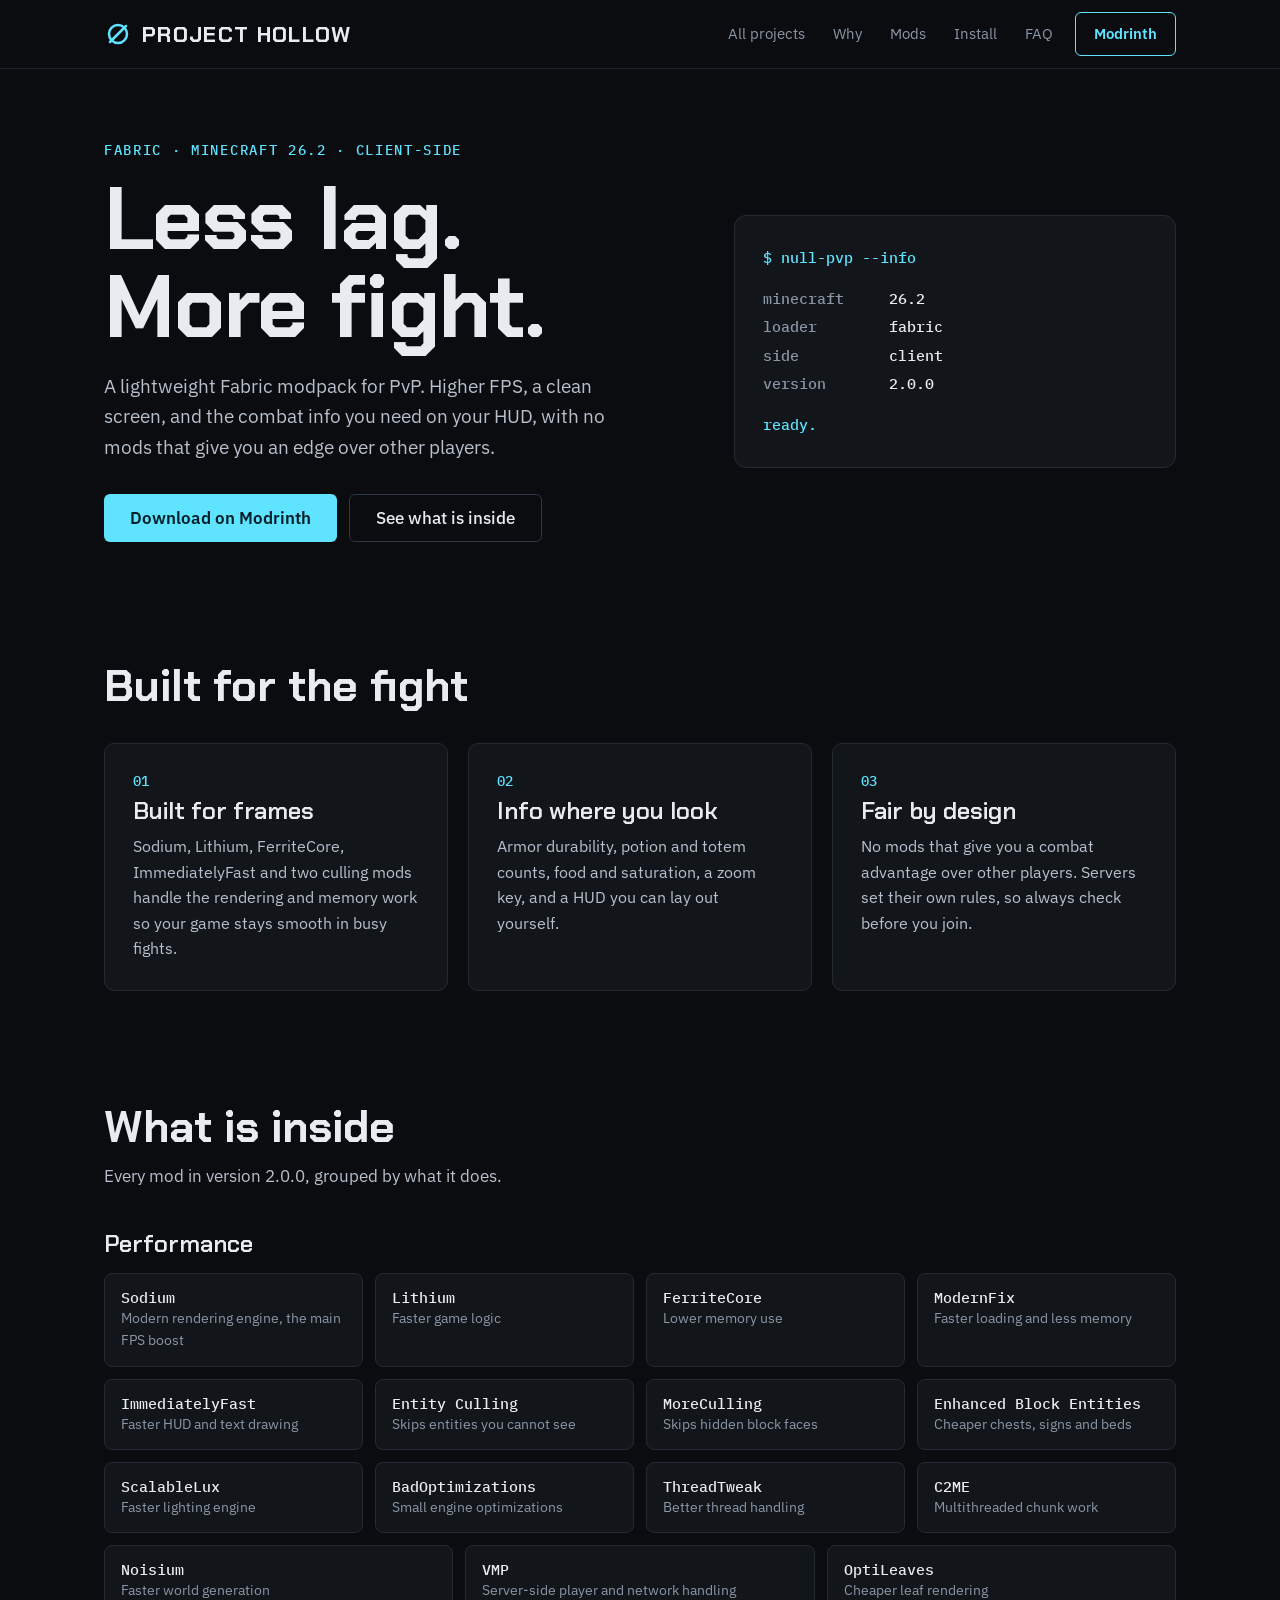
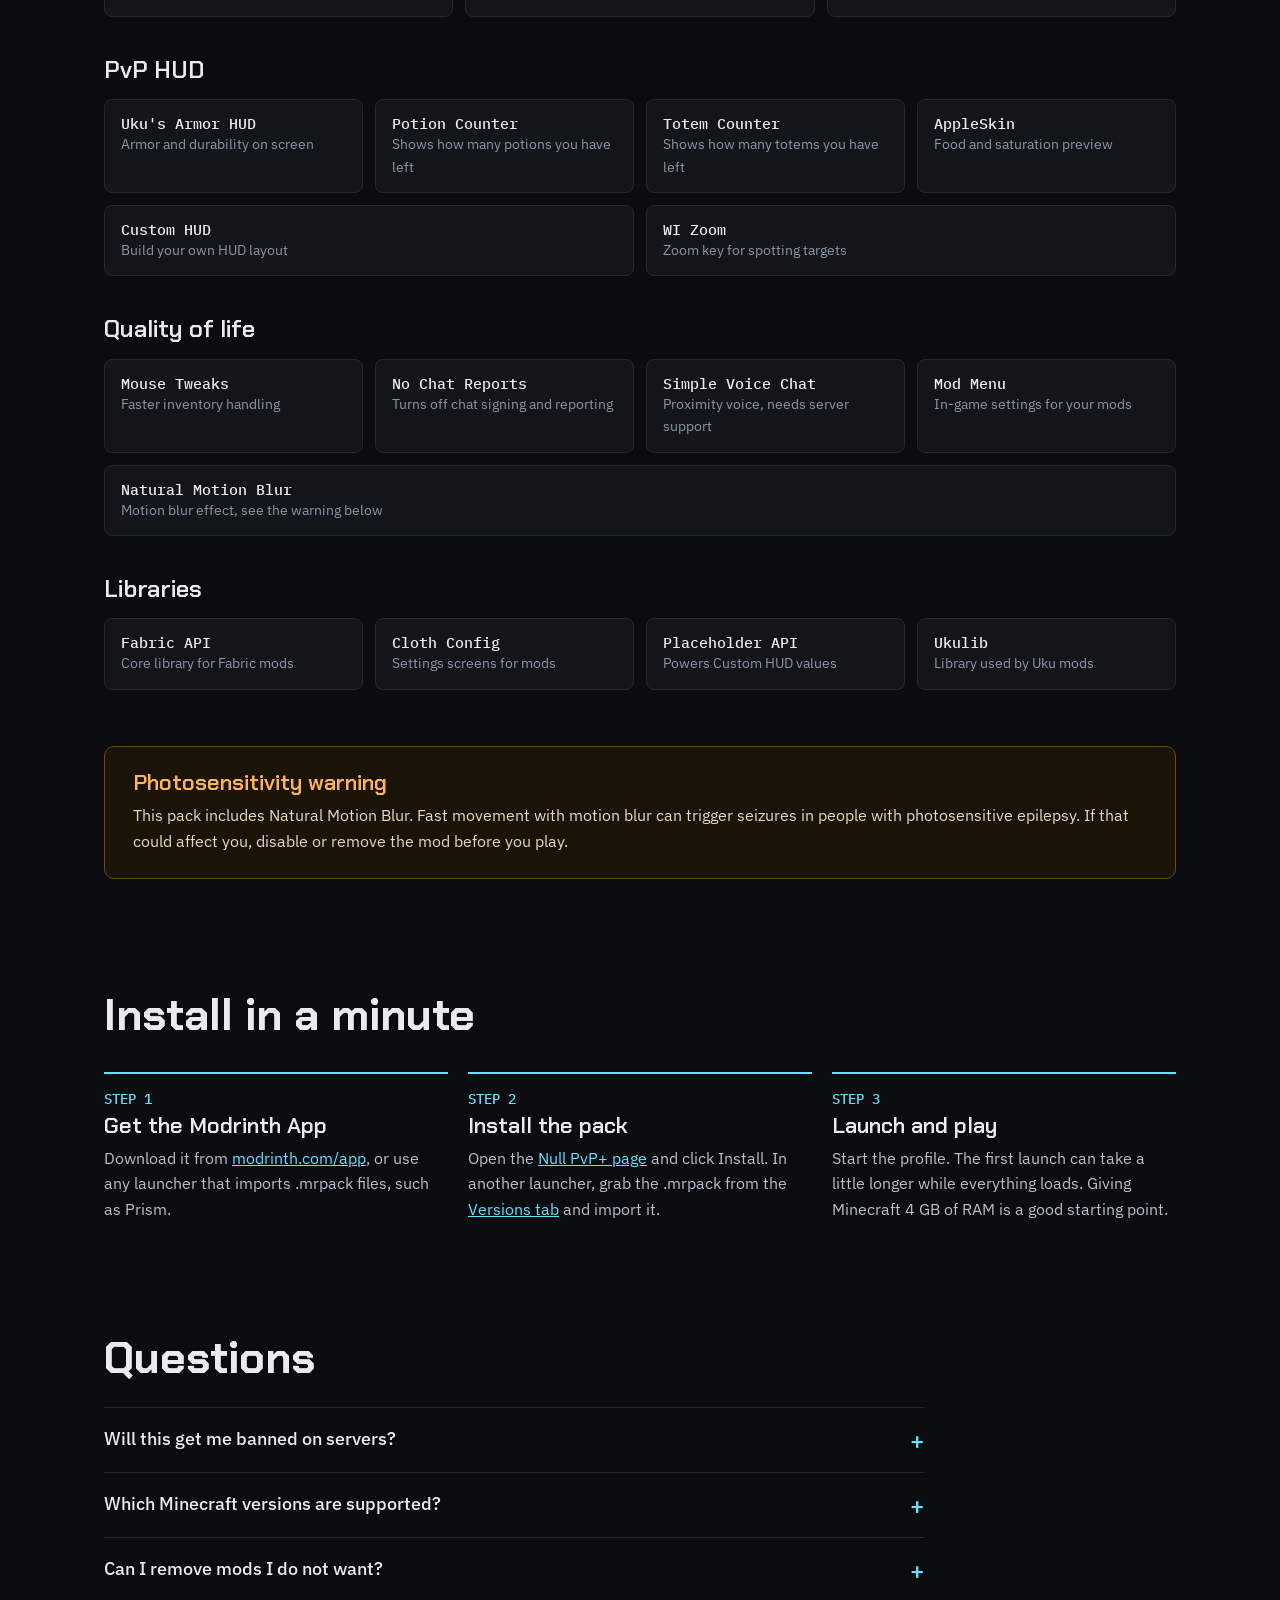
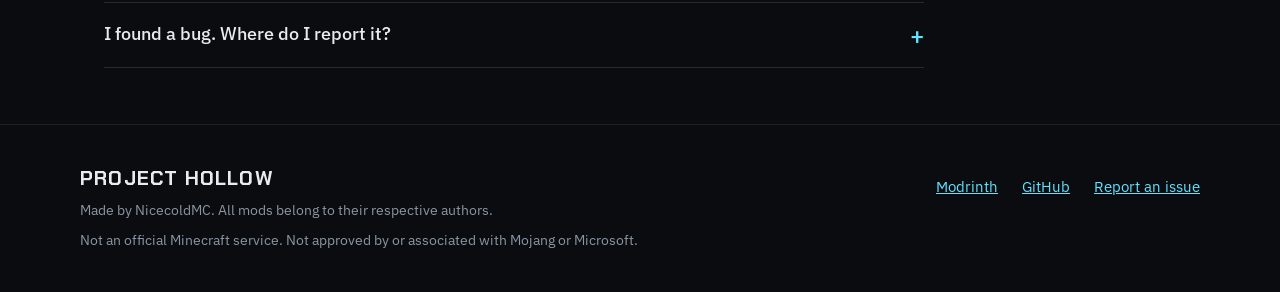
==== null-pvp.html @ 6f3ad471 "Add files via upload" ====
<!doctype html>
<html lang="en">
<head>
<meta charset="utf-8">
<meta name="viewport" content="width=device-width,initial-scale=1">
<title>Null PvP+ | Project Hollow</title>
<meta name="description" content="A lightweight Fabric modpack for PvP: higher FPS, a clean screen, and combat info on your HUD.">
<link href="https://fonts.googleapis.com/css2?family=Chakra+Petch:wght@600;700&family=IBM+Plex+Mono:wght@500&family=IBM+Plex+Sans:wght@400;500;600&display=swap" rel="stylesheet">
<link rel="stylesheet" href="style.css">
</head>
<body>

<header>
<div class="wrap">
<nav aria-label="Main">
<a class="brand" href="index.html">
<svg width="28" height="28" viewBox="0 0 28 28" aria-hidden="true"><circle cx="14" cy="14" r="9" fill="none" stroke="#5FE3FF" stroke-width="2.5"/><line x1="6" y1="22" x2="22" y2="6" stroke="#5FE3FF" stroke-width="2.5" stroke-linecap="round"/></svg>
<span>PROJECT HOLLOW</span>
</a>
<div class="links">
<a href="index.html">All projects</a>
<a href="#why">Why</a>
<a href="#mods">Mods</a>
<a href="#install">Install</a>
<a href="#faq">FAQ</a>
<a class="pill" href="https://modrinth.com/modpack/null-pvp">Modrinth</a>
</div>
</nav>
</div>
</header>

<main>
<div class="wrap">

<section class="hero">
<div>
<div class="kicker">Fabric · Minecraft 26.2 · Client-side</div>
<h1>Less lag.<br>More fight.</h1>
<p class="lede">A lightweight Fabric modpack for PvP. Higher FPS, a clean screen, and the combat info you need on your HUD, with no mods that give you an edge over other players.</p>
<div class="actions">
<a class="btn btn-primary" href="https://modrinth.com/modpack/null-pvp">Download on Modrinth</a>
<a class="btn btn-ghost" href="#mods">See what is inside</a>
</div>
</div>
<div>
<div class="terminal">
<div class="accent">$ null-pvp --info</div>
<div class="row gap"><span class="k">minecraft</span><span>26.2</span></div>
<div class="row"><span class="k">loader</span><span>fabric</span></div>
<div class="row"><span class="k">side</span><span>client</span></div>
<div class="row"><span class="k">version</span><span>2.0.0</span></div>
<div class="accent gap">ready.</div>
</div>
</div>
</section>

<section id="why">
<h2>Built for the fight</h2>
<div class="cards">
<div class="card">
<div class="num">01</div>
<h3>Built for frames</h3>
<p>Sodium, Lithium, FerriteCore, ImmediatelyFast and two culling mods handle the rendering and memory work so your game stays smooth in busy fights.</p>
</div>
<div class="card">
<div class="num">02</div>
<h3>Info where you look</h3>
<p>Armor durability, potion and totem counts, food and saturation, a zoom key, and a HUD you can lay out yourself.</p>
</div>
<div class="card">
<div class="num">03</div>
<h3>Fair by design</h3>
<p>No mods that give you a combat advantage over other players. Servers set their own rules, so always check before you join.</p>
</div>
</div>
</section>

<section id="mods">
<h2>What is inside</h2>
<p class="sub">Every mod in version 2.0.0, grouped by what it does.</p>

<div class="mods-group">
<h3>Performance</h3>
<ul class="mods">
<li><span class="n">Sodium</span><span class="d">Modern rendering engine, the main FPS boost</span></li>
<li><span class="n">Lithium</span><span class="d">Faster game logic</span></li>
<li><span class="n">FerriteCore</span><span class="d">Lower memory use</span></li>
<li><span class="n">ModernFix</span><span class="d">Faster loading and less memory</span></li>
<li><span class="n">ImmediatelyFast</span><span class="d">Faster HUD and text drawing</span></li>
<li><span class="n">Entity Culling</span><span class="d">Skips entities you cannot see</span></li>
<li><span class="n">MoreCulling</span><span class="d">Skips hidden block faces</span></li>
<li><span class="n">Enhanced Block Entities</span><span class="d">Cheaper chests, signs and beds</span></li>
<li><span class="n">ScalableLux</span><span class="d">Faster lighting engine</span></li>
<li><span class="n">BadOptimizations</span><span class="d">Small engine optimizations</span></li>
<li><span class="n">ThreadTweak</span><span class="d">Better thread handling</span></li>
<li><span class="n">C2ME</span><span class="d">Multithreaded chunk work</span></li>
<li><span class="n">Noisium</span><span class="d">Faster world generation</span></li>
<li><span class="n">VMP</span><span class="d">Server-side player and network handling</span></li>
<li><span class="n">OptiLeaves</span><span class="d">Cheaper leaf rendering</span></li>
</ul>
</div>

<div class="mods-group">
<h3>PvP HUD</h3>
<ul class="mods">
<li><span class="n">Uku's Armor HUD</span><span class="d">Armor and durability on screen</span></li>
<li><span class="n">Potion Counter</span><span class="d">Shows how many potions you have left</span></li>
<li><span class="n">Totem Counter</span><span class="d">Shows how many totems you have left</span></li>
<li><span class="n">AppleSkin</span><span class="d">Food and saturation preview</span></li>
<li><span class="n">Custom HUD</span><span class="d">Build your own HUD layout</span></li>
<li><span class="n">WI Zoom</span><span class="d">Zoom key for spotting targets</span></li>
</ul>
</div>

<div class="mods-group">
<h3>Quality of life</h3>
<ul class="mods">
<li><span class="n">Mouse Tweaks</span><span class="d">Faster inventory handling</span></li>
<li><span class="n">No Chat Reports</span><span class="d">Turns off chat signing and reporting</span></li>
<li><span class="n">Simple Voice Chat</span><span class="d">Proximity voice, needs server support</span></li>
<li><span class="n">Mod Menu</span><span class="d">In-game settings for your mods</span></li>
<li><span class="n">Natural Motion Blur</span><span class="d">Motion blur effect, see the warning below</span></li>
</ul>
</div>

<div class="mods-group">
<h3>Libraries</h3>
<ul class="mods">
<li><span class="n">Fabric API</span><span class="d">Core library for Fabric mods</span></li>
<li><span class="n">Cloth Config</span><span class="d">Settings screens for mods</span></li>
<li><span class="n">Placeholder API</span><span class="d">Powers Custom HUD values</span></li>
<li><span class="n">Ukulib</span><span class="d">Library used by Uku mods</span></li>
</ul>
</div>
</section>

<section style="padding-top:0">
<div class="note" role="note">
<h3>Photosensitivity warning</h3>
<p>This pack includes Natural Motion Blur. Fast movement with motion blur can trigger seizures in people with photosensitive epilepsy. If that could affect you, disable or remove the mod before you play.</p>
</div>
</section>

<section id="install">
<h2>Install in a minute</h2>
<div class="steps">
<div class="step">
<div class="num">STEP 1</div>
<h3>Get the Modrinth App</h3>
<p>Download it from <a href="https://modrinth.com/app">modrinth.com/app</a>, or use any launcher that imports .mrpack files, such as Prism.</p>
</div>
<div class="step">
<div class="num">STEP 2</div>
<h3>Install the pack</h3>
<p>Open the <a href="https://modrinth.com/modpack/null-pvp">Null PvP+ page</a> and click Install. In another launcher, grab the .mrpack from the <a href="https://modrinth.com/modpack/null-pvp/versions">Versions tab</a> and import it.</p>
</div>
<div class="step">
<div class="num">STEP 3</div>
<h3>Launch and play</h3>
<p>Start the profile. The first launch can take a little longer while everything loads. Giving Minecraft 4 GB of RAM is a good starting point.</p>
</div>
</div>
</section>

<section id="faq" class="narrow">
<h2>Questions</h2>
<div class="faq">
<details>
<summary>Will this get me banned on servers?</summary>
<p>The pack has no mods that give you a combat advantage over other players. Servers still set their own mod rules, so check yours before joining.</p>
</details>
<details>
<summary>Which Minecraft versions are supported?</summary>
<p>Version 2.0.0 is for Minecraft 26.2 on Fabric. Other versions are listed on the Versions tab of the Modrinth page.</p>
</details>
<details>
<summary>Can I remove mods I do not want?</summary>
<p>Yes. Disable them in the content tab of the Modrinth App. Keep the libraries, because other mods depend on them.</p>
</details>
<details>
<summary>I found a bug. Where do I report it?</summary>
<p>Open an issue on <a href="https://github.com/NicecoldMC/Null-PvP-/issues">GitHub</a> and include your Minecraft version and what you were doing when it happened.</p>
</details>
</div>
</section>

</div>
</main>

<footer>
<div class="wrap foot">
<div>
<div class="name">PROJECT HOLLOW</div>
<p>Made by NicecoldMC. All mods belong to their respective authors.</p>
<p>Not an official Minecraft service. Not approved by or associated with Mojang or Microsoft.</p>
</div>
<nav aria-label="Footer">
<a href="https://modrinth.com/modpack/null-pvp">Modrinth</a>
<a href="https://github.com/NicecoldMC/Null-PvP-">GitHub</a>
<a href="https://github.com/NicecoldMC/Null-PvP-/issues">Report an issue</a>
</nav>
</div>
</footer>

</body>
</html>
---- style.css ----
:root{--bg:#0A0C0F;--surface:#12161B;--border:#232A33;--line:#1B2129;--text:#E8ECF1;--soft:#B7C0CC;--muted:#8B96A5;--accent:#5FE3FF;--accent-ink:#04202A;--warn:#FFB454}
*,*::before,*::after{box-sizing:border-box}
html{scroll-behavior:smooth}
@media (prefers-reduced-motion:reduce){html{scroll-behavior:auto}}
body{margin:0;background:var(--bg);color:var(--text);font:17px/1.6 "IBM Plex Sans",system-ui,sans-serif}
a{color:var(--accent)}
a:hover{color:#B5F2FF}
:focus-visible{outline:2px solid var(--accent);outline-offset:3px}
h1,h2,h3{margin:0;font-family:"Chakra Petch",sans-serif;line-height:1.1}
h1{font-size:clamp(44px,7vw,88px);font-weight:700;letter-spacing:-.01em;line-height:1}
h2{font-size:clamp(30px,4vw,44px);font-weight:700}
h3{font-size:24px;font-weight:600}
p{margin:0}
.wrap{max-width:1120px;margin:0 auto;padding:0 24px}
.narrow{max-width:820px}
section{padding:56px 0}
.kicker{font:500 14px "IBM Plex Mono",monospace;letter-spacing:.12em;text-transform:uppercase;color:var(--accent)}
.lede{font-size:19px;color:var(--soft);max-width:540px}
.sub{color:var(--soft);max-width:620px;margin-top:12px}

/* header and navigation */
header{border-bottom:1px solid var(--line)}
nav{display:flex;flex-wrap:wrap;align-items:center;justify-content:space-between;gap:8px 24px;padding:12px 0}
.brand{display:flex;align-items:center;gap:10px;min-height:44px;color:var(--text);text-decoration:none;font:700 22px "Chakra Petch",sans-serif;letter-spacing:.06em}
.brand:hover{color:var(--text)}
.links{display:flex;flex-wrap:wrap;align-items:center;gap:0 16px}
.links a{display:inline-flex;align-items:center;min-height:44px;padding:0 6px;color:var(--muted);text-decoration:none;font-size:15px}
.links a:hover{color:var(--text)}
.links a.pill{padding:0 18px;border:1px solid var(--accent);border-radius:6px;color:var(--accent);font-weight:600}
.links a.pill:hover{color:#B5F2FF}

/* buttons */
.actions{display:flex;flex-wrap:wrap;gap:12px;margin-top:32px}
.btn{display:inline-flex;align-items:center;min-height:48px;padding:0 26px;border-radius:6px;text-decoration:none;font-weight:600}
.btn-primary{background:var(--accent);color:var(--accent-ink)}
.btn-primary:hover{color:var(--accent-ink);filter:brightness(1.1)}
.btn-ghost{border:1px solid #2D3745;color:var(--text);font-weight:500}
.btn-ghost:hover{color:var(--text);border-color:var(--accent)}

/* hero */
.hero{display:flex;flex-wrap:wrap;gap:48px;align-items:center;padding:72px 0 64px}
.hero>div{flex:1 1 340px;min-width:0}
.hero>div:first-child{flex-basis:480px}
.hero h1{margin:16px 0 20px}
.terminal{background:var(--surface);border:1px solid var(--border);border-radius:12px;padding:28px;font:500 15px/1.9 "IBM Plex Mono",monospace}
.terminal .row{display:flex;gap:16px}
.terminal .k{width:110px;color:var(--muted)}
.terminal .accent{color:var(--accent)}
.terminal .gap{margin-top:12px}

/* cards */
.cards{display:flex;flex-wrap:wrap;gap:20px;margin-top:32px}
.card{flex:1 1 300px;min-width:0;background:var(--surface);border:1px solid var(--border);border-radius:10px;padding:28px}
.card .num{font:500 14px "IBM Plex Mono",monospace;color:var(--accent)}
.card h3{margin:8px 0 10px}
.card p{font-size:16px;color:var(--soft)}
.card .tags{margin:14px 0 12px;font:500 13px "IBM Plex Mono",monospace;color:var(--muted);letter-spacing:.04em}
.card .row{display:flex;flex-wrap:wrap;gap:0 20px}
.card .row a{display:inline-flex;align-items:center;min-height:44px;font-weight:600;text-decoration:none}
.card.empty{background:transparent;border-style:dashed}

/* mod lists */
.mods-group{margin-top:40px}
.mods-group h3{margin-bottom:16px}
.mods{list-style:none;margin:0;padding:0;display:flex;flex-wrap:wrap;gap:12px}
.mods li{flex:1 1 240px;min-width:0;background:var(--surface);border:1px solid var(--border);border-radius:8px;padding:14px 16px}
.mods .n{display:block;font:500 15px "IBM Plex Mono",monospace}
.mods .d{display:block;font-size:14px;color:var(--muted)}

/* warning note */
.note{background:#1A1406;border:1px solid #6B4A12;border-radius:10px;padding:24px 28px}
.note h3{font-size:22px;color:var(--warn);margin-bottom:8px}
.note p{font-size:16px;color:#E8D9BE}

/* install steps */
.steps{display:flex;flex-wrap:wrap;gap:20px;margin-top:32px}
.step{flex:1 1 300px;min-width:0;border-top:2px solid var(--accent);padding-top:16px}
.step .num{font:500 14px "IBM Plex Mono",monospace;color:var(--accent)}
.step h3{font-size:22px;margin:6px 0 8px}
.step p{font-size:16px;color:var(--soft)}

/* FAQ */
.faq{margin-top:24px}
details{border-top:1px solid var(--border);padding:4px 0}
details:last-of-type{border-bottom:1px solid var(--border)}
summary{display:flex;justify-content:space-between;align-items:center;gap:16px;min-height:56px;font-size:18px;font-weight:500;cursor:pointer;list-style:none}
summary::-webkit-details-marker{display:none}
summary::after{content:"+";font-size:24px;color:var(--accent);transition:transform .15s}
details[open] summary::after{transform:rotate(45deg)}
details p{margin:0 0 16px;color:var(--soft)}

/* footer */
footer{border-top:1px solid var(--line)}
.foot{display:flex;flex-wrap:wrap;gap:24px;justify-content:space-between;padding:40px 0}
.foot>div{flex:1 1 320px;min-width:0}
.foot .name{font:700 20px "Chakra Petch",sans-serif;letter-spacing:.06em}
.foot p{margin-top:8px;font-size:14px;color:var(--muted)}
.foot nav{flex:0 1 auto;padding:0;gap:0 24px;justify-content:flex-start;align-items:flex-start}
.foot nav a{display:inline-flex;align-items:center;min-height:44px;font-size:15px}
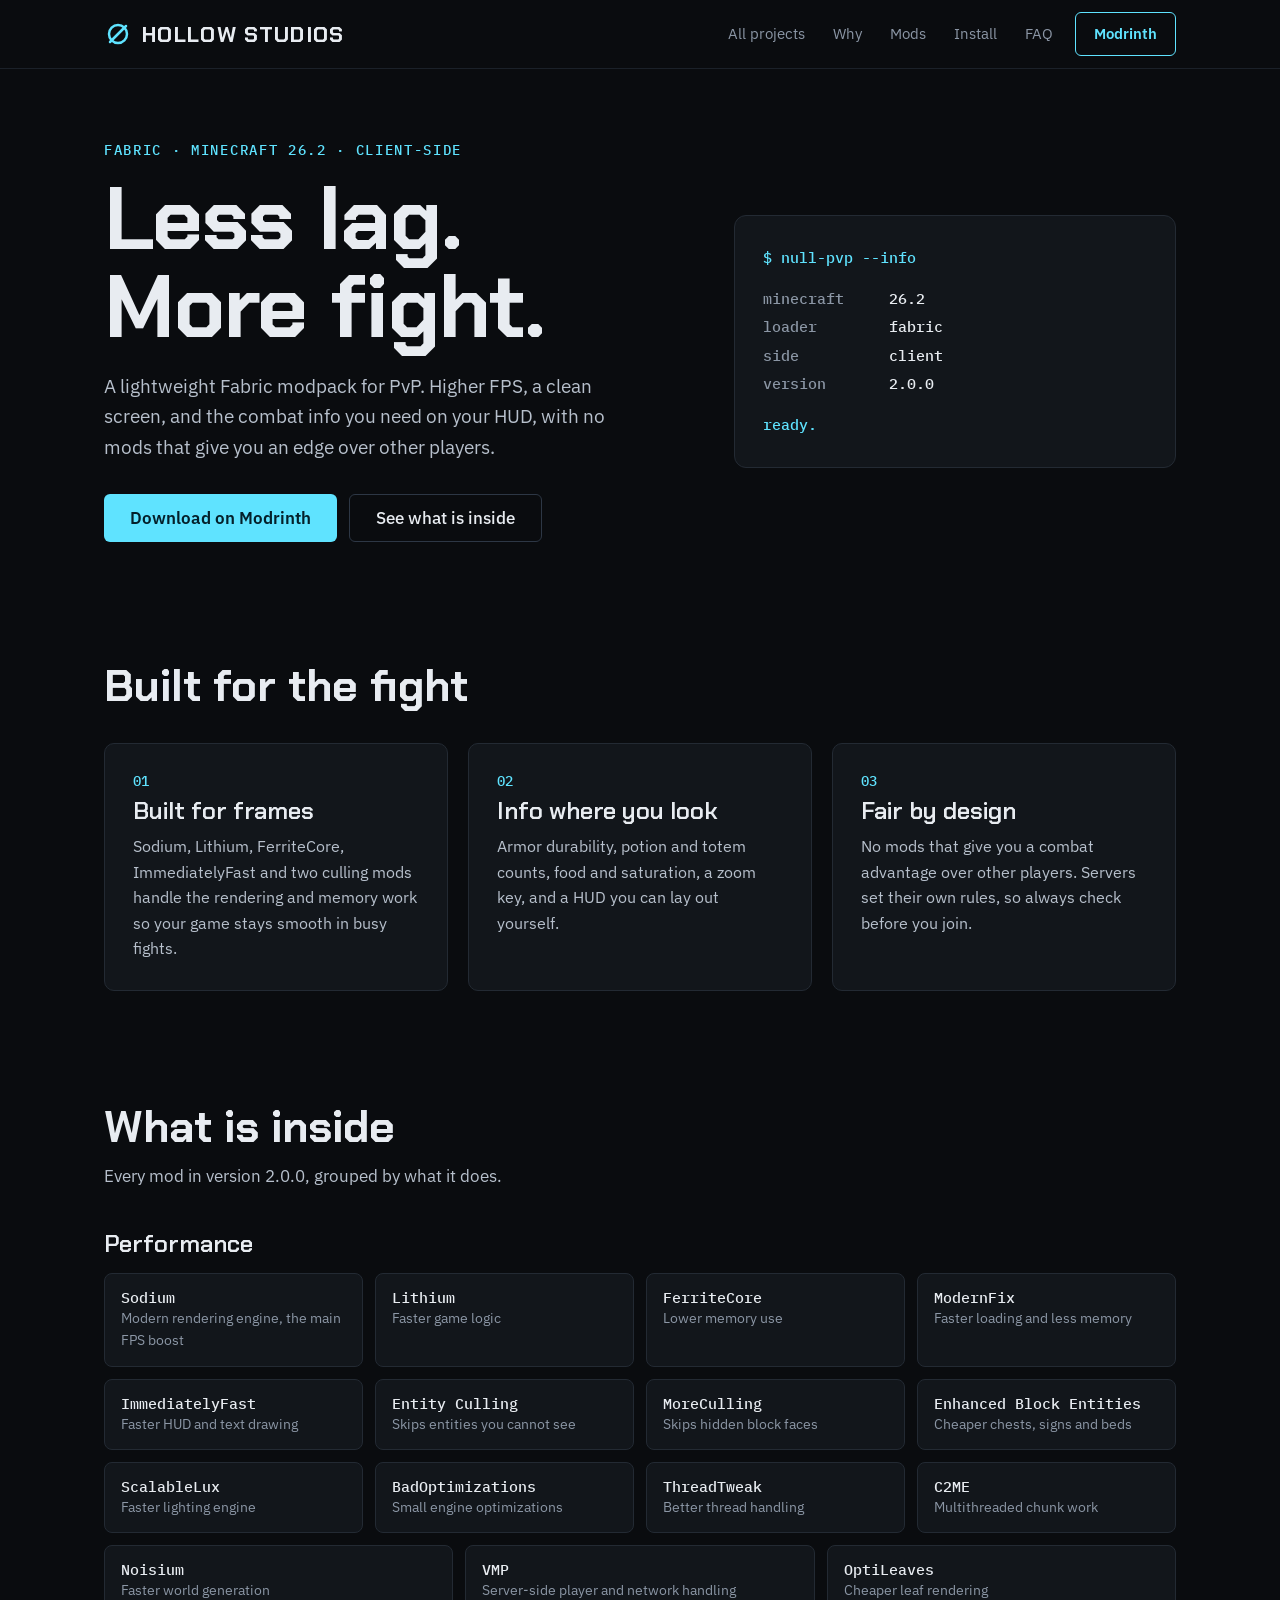
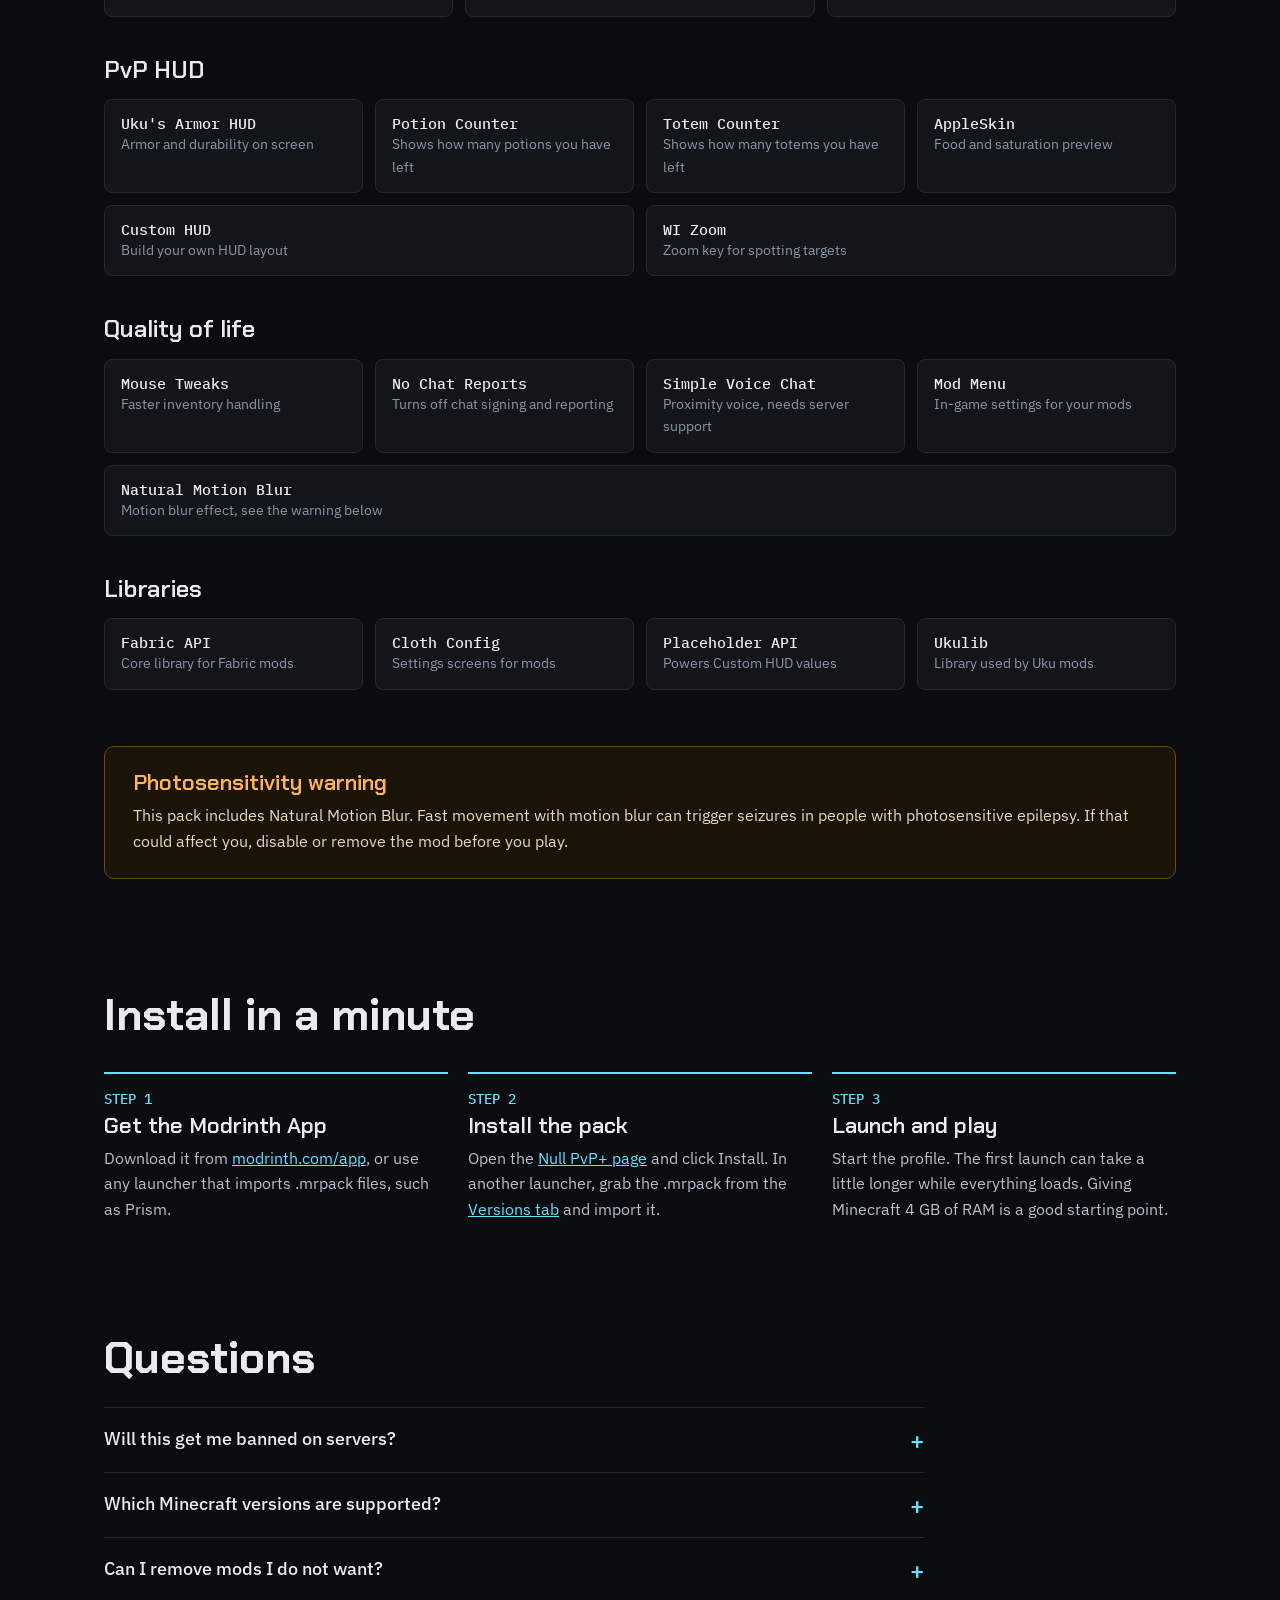
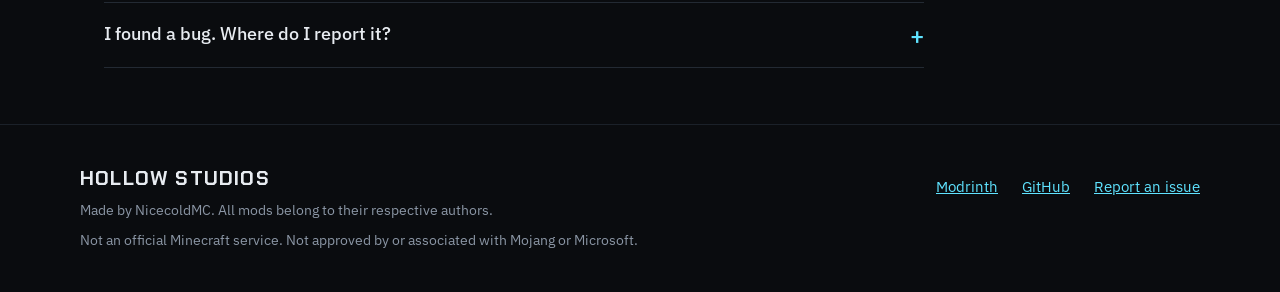
==== commit 25cab9d8: "Add files via upload" ====
--- a/null-pvp.html
+++ b/null-pvp.html
@@ -3,7 +3,7 @@
 <head>
 <meta charset="utf-8">
 <meta name="viewport" content="width=device-width,initial-scale=1">
-<title>Null PvP+ | Project Hollow</title>
+<title>Null PvP+ | Hollow Studios</title>
 <meta name="description" content="A lightweight Fabric modpack for PvP: higher FPS, a clean screen, and combat info on your HUD.">
 <link href="https://fonts.googleapis.com/css2?family=Chakra+Petch:wght@600;700&family=IBM+Plex+Mono:wght@500&family=IBM+Plex+Sans:wght@400;500;600&display=swap" rel="stylesheet">
 <link rel="stylesheet" href="style.css">
@@ -15,7 +15,7 @@
 <nav aria-label="Main">
 <a class="brand" href="index.html">
 <svg width="28" height="28" viewBox="0 0 28 28" aria-hidden="true"><circle cx="14" cy="14" r="9" fill="none" stroke="#5FE3FF" stroke-width="2.5"/><line x1="6" y1="22" x2="22" y2="6" stroke="#5FE3FF" stroke-width="2.5" stroke-linecap="round"/></svg>
-<span>PROJECT HOLLOW</span>
+<span>HOLLOW STUDIOS</span>
 </a>
 <div class="links">
 <a href="index.html">All projects</a>
@@ -190,7 +190,7 @@
 <footer>
 <div class="wrap foot">
 <div>
-<div class="name">PROJECT HOLLOW</div>
+<div class="name">HOLLOW STUDIOS</div>
 <p>Made by NicecoldMC. All mods belong to their respective authors.</p>
 <p>Not an official Minecraft service. Not approved by or associated with Mojang or Microsoft.</p>
 </div>
